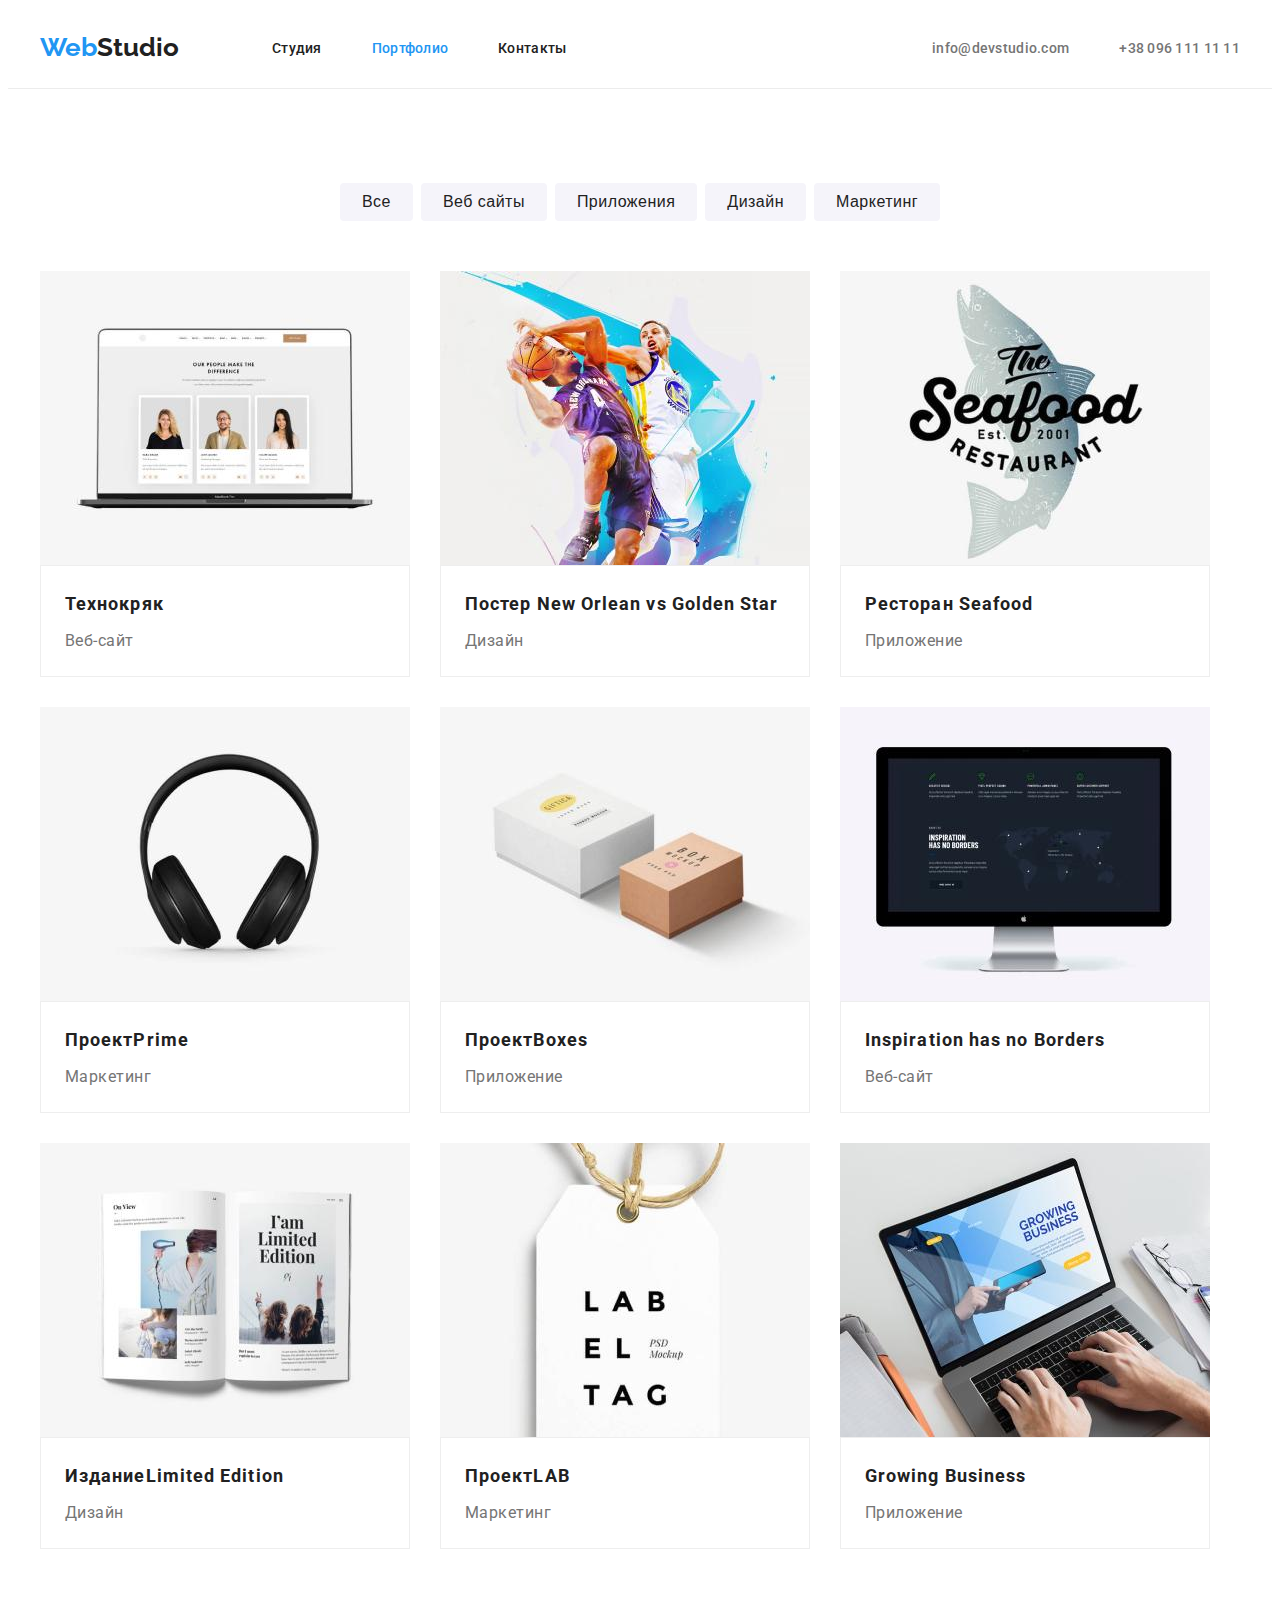
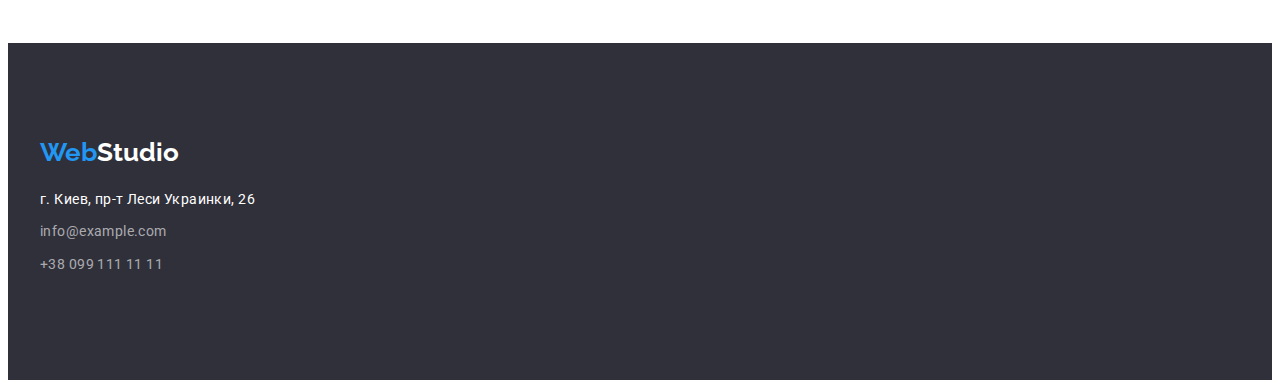
==== portfolio.html @ 36b8c6a2 "hw3" ====
<!DOCTYPE html>
<html lang="ru">

<head>
    <link rel="stylesheet" href="https://cdnjs.cloudflare.com/ajax/libs/modern-normalize/1.1.0/modern-normalize.min.css"
        integrity="sha512-wpPYUAdjBVSE4KJnH1VR1HeZfpl1ub8YT/NKx4PuQ5NmX2tKuGu6U/JRp5y+Y8XG2tV+wKQpNHVUX03MfMFn9Q=="
        crossorigin="anonymous" referrerpolicy="no-referrer" />
    <meta charset="UTF-8">
    <meta http-equiv="X-UA-Compatible" content="IE=edge">
    <meta name="viewport" content="width=device-width, initial-scale=1.0">
    <title>portfolio</title>
    <link rel="preconnect" href="https://fonts.googleapis.com">
    <link rel="preconnect" href="https://fonts.gstatic.com" crossorigin>
    <link
        href="https://fonts.googleapis.com/css2?family=Raleway:wght@700&family=Roboto:wght@400;500;700;900&display=swap"
        rel="stylesheet">

    <link rel="stylesheet" href="./css/styles.css">
</head>

<body>
    <header class="header line-bottom">
        <div class="container header-container">
        <nav class="header-nav">
            <a class="header-logo link" href="./index.html"><span class="web">Web</span><span
                    class="studio">Studio</span></a>
            <ul class="list menu-list">
                <li class="menu-item"><a class="menu-link link" href="./index.html">Студия</a></li>
                <li class="menu-item"><a class="menu-portfolio link current" href="./portfolio.html">Портфолио</a></li>
                <li class="menu-item"><a class="menu-link link" href="">Контакты</a></li>
            </ul>
        </nav>
        <ul class="header-link list">
            <li class="link-item"><a class="header-mail link" href="mailto:info@devstudio.com">info@devstudio.com</a></li>
            <li class="link-item"><a class="header-tel link" href="tel:+380961111111">+38 096 111 11 11</a></li>
        </ul>
        </div>
    </header>
    <main>
        <section class="section-b">
        <div class="container">
        <ul class="list button-list">
            <li class="button-item">
                <button class="portfolio-btn" type="button">Все</button>
            </li>

            <li class="button-item">
                <button class="portfolio-btn" type="button">Веб сайты</button>
            </li>

            <li class="button-item">
                <button class="portfolio-btn" type="button">Приложения</button>
            </li>

            <li class="button-item">
                <button class="portfolio-btn"type="button">Дизайн</button>
            </li>

            <li>
                <button class="portfolio-btn" type="button">Маркетинг</button>
            </li>
        </ul>
        </div>
        <div class="container">

        <ul class="list cards-list">
            <li class="cards-item">
                <img class="img-card" src="./img/proj1.jpg" alt="Фото наших основных сотрудников"
                width="370"
                height="294">
                <div class="text-notice">
                    <h3 class="title-portfolio">Технокряк</h3>
                    <p class="text-portfolio">Веб-сайт</p>
                </div>
            </li>

            <li class="cards-item">
                <img class="img-card" src="./img/proj2.jpg" alt="Два мужчины играют в баскетбол"
                width="370"
                height="294">
                <div class="text-notice">
                    <h3 class="title-portfolio">Постер <span lang="en">New Orlean vs Golden Star</span></h3>
                    <p class="text-portfolio">Дизайн</p>
                </div>
            
            </li>

            <li class="cards-item">
                <img class="img-card" src="./img/proj3.jpg" alt="Эмблема ресторана"
                width="370"
                height="294">
                <div  class="text-notice">
                    <h3 class="title-portfolio">Ресторан <span lang="en">Seafood</span></h3>
                    <p class="text-portfolio">Приложение</p>
                </div>
            </li>

            <li class="cards-item">
                <img class="img-card" src="./img/proj4.jpg" alt="Наушники"
                width="370"
                height="294">
                <div class="text-notice">
                    <h3 class="title-portfolio">Проект<span lang="en">Prime</span></h3>
                    <p class="text-portfolio">Маркетинг</p>
                </div>
            </li>

            <li class="cards-item">
                <img class="img-card" src="./img/proj5.jpg" alt="Две коробки"
                width="370"
                height="294">
                <div class="text-notice">
                    <h3 class="title-portfolio">Проект<span lang="en">Boxes</span></h3>
                    <p class="text-portfolio">Приложение</p>
                </div>
            </li>

            <li class="cards-item">
                <img class="img-card" src="./img/proj6.jpg" alt="Монитор"
                width="370"
                height="294">
                <div class="text-notice">
                    <h3 class="title-portfolio" lang="en">Inspiration has no Borders</h3>
                    <p class="text-portfolio">Веб-сайт</p>
                </div>
            </li>

            <li class="cards-item">
                <img class="img-card" src="./img/proj7.jpg" alt="Раскрытая книга"
                width="370"
                height="294">
                <div class="text-notice">
                    <h3 class="title-portfolio">Издание<span lang="en">Limited Edition</span></h3>
                    <p class="text-portfolio">Дизайн</p>
                </div>
            </li>

            <li class="cards-item">
                <img class="img-card" src="./img/proj8.jpg" alt="Карточка проекта"
                width="370"
                height="294">
                <div class="text-notice">
                    <h3 class="title-portfolio">Проект<span lang="en">LAB</span></h3>
                    <p class="text-portfolio">Маркетинг</p>
                </div>
            </li>

            <li class="cards-item">
                <img class="img-card" src="./img/proj9.jpg" alt="Человек работает за ноутбуком"
                width="370"
                height="294">
                <div class="text-notice">
                    <h3 class="title-portfolio" lang="en">Growing Business</h3>
                    <p class="text-portfolio">Приложение</p>
                </div>
            </li>
        </ul>
        </div>
        </section>

        
    </main>
    

    <footer class="footer section-b">
        <div class="container">
        <a class="header-logo link header-logo-footer" href="index.html"><span class="web">Web</span><span
                class="studio-footer">Studio</span></a>
        <address class="adress">
            <ul class="list">
                <li class="footer-list">
                    <a class="adress-item link" href="https://goo.gl/maps/kq9auFb1nywUbXFQ6" target="_blank"
                        rel="noopener noreferrer">г. Киев, пр-т Леси Украинки, 26</a>
                </li>
                <li class="footer-list">
                    <a class="footer-mail link" href="mailto:info@example.com">info@example.com</a>
                </li>
                <li class="footer-list">
                    <a class="footer-tel link" href="tel:+380991111111">+38 099 111 11 11</a>
                </li>
            </ul>
        </address>
        </div>
    </footer>
</body>
</html>
---- css/styles.css ----
:root {
  --header-color: #ffffff;
  --primary-title-color: #212121;
  --primary-text-color: #757575;
  --accent-color: #2196f3;
  --background-color: #2f303a;
}

p,
h1,
h2,
h3,
h4,
h5,
h6 {
  margin: 0;
}

ul {
  margin: 0;
  padding: 0;
}

button {
  cursor: pointer;
}

body {
  font-family: 'Roboto', sans-serif;
}

.container {
  width: 1200px;
  padding-left: 15px;
  padding-right: 15px;
  margin: 0 auto;
}

.list {
  list-style: none;
}

.link {
  text-decoration: none;
}

/*-------------header-----------*/
.header {
  padding-top: 24px;
  padding-bottom: 25px;
}

.header-container {
  display: flex;
}

.menu-list {
  display: flex;
}

.menu-item:not(:last-child) {
  margin-right: 50px;
}

.header-nav {
  display: flex;
  align-items: center;
}

.header-logo {
  margin-right: 93px;
}

.header-link {
  display: flex;
  margin-left: auto;
  align-items: center;
}

.link-item:not(:last-child) {
  margin-right: 50px;
}

.web {
  font-family: Raleway, sans-serif;
  font-weight: 700;
  font-size: 26px;
  line-height: 1.19;
  color: var(--accent-color);
}

.studio {
  font-family: Raleway, sans-serif;
  font-weight: 700;
  font-size: 26px;
  line-height: 1.19;
  color: var(--primary-title-color);
}

.menu-link {
  font-weight: 500;
  font-size: 14px;
  line-height: 1.14;
  letter-spacing: 0.02em;
  color: var(--primary-title-color);
}

.menu-studio {
  font-weight: 500;
  font-size: 14px;
  line-height: 1.14;
  letter-spacing: 0.02em;
  color: var(--primary-title-color);
}

.menu-studio.current {
  color: var(--accent-color);
}

.header-tel {
  font-weight: 500;
  font-size: 14px;
  line-height: 1.14;
  letter-spacing: 0.02em;
  color: var(--primary-text-color);
}

.header-mail {
  font-weight: 500;
  font-size: 14px;
  line-height: 1.14;
  letter-spacing: 0.02em;
  color: var(--primary-text-color);
}

.menu-studio:hover,
.menu-studio:focus {
  color: var(--accent-color);
}

.header-tel:hover,
.header-tel:focus {
  color: var(--accent-color);
}

.header-mail:hover,
.header-mail:focus {
  color: var(--accent-color);
}

/*--------------hero-----------------*/
.hero {
  background-color: var(--background-color);
}

.hero-btn {
  font-family: inherit;
  font-weight: 700;
  font-size: 16px;
  line-height: 1.88;
  letter-spacing: 0.06em;
  align-items: center;
  text-align: center;
  cursor: pointer;
  color: var(--header-color);
  background-color: var(--accent-color);
  border: none;
}

.hero-title {
  font-weight: 900;
  font-size: 44px;
  line-height: 1.36;
  text-align: center;
  letter-spacing: 0.06em;
  text-transform: uppercase;
  color: var(--header-color);
}

.section {
  padding-top: 200px;
  padding-bottom: 200px;
  text-align: center;
}

.hero-title-section {
  width: 696px;
  margin: auto;
  margin-bottom: 30px;
}

/*---------advantages-----------*/

.title-third {
  font-weight: 700;
  font-size: 14px;
  line-height: 1.14;
  letter-spacing: 0.03em;
  text-transform: uppercase;
  color: var(--primary-title-color);
  margin-bottom: 10px;
}

.title-second {
  font-weight: 700;
  font-size: 36px;
  line-height: 1.17;
  text-align: center;
  letter-spacing: 0.03em;
  color: var(--primary-title-color);
}

.text {
  font-weight: 400;
  font-size: 14px;
  line-height: 1.71;
  letter-spacing: 0.03em;
  color: var(--primary-text-color);
}

.advantages-container {
  display: flex;
}

.advantages-list {
  display: flex;
}

.section-b {
  padding-top: 94px;
  padding-bottom: 94px;
}

.advantages-item:not(:last-child) {
  margin-right: 30px;
}

.activity-list {
  display: flex;
}

.activity-item:not(:last-child) {
  margin-right: 30px;
}

.title-activity {
  margin-bottom: 50px;
}

.team-list {
  display: flex;
  flex-wrap: wrap;
  margin-left: -30px;
}

.team-title {
  margin-bottom: 50px;
}
.team-item {
  text-align: center;
  flex-basis: calc((100% - 4 * 30px) / 4);
  margin-left: 30px;
}

.team-item-description {
  padding-top: 30px;
  padding-bottom: 30px;
}
/*-------------footer---------------------*/

.studio-footer {
  font-family: Raleway, sans-serif;
  font-weight: 700;
  font-size: 26px;
  line-height: 1.19;
  color: var(--header-color);
}

.footer {
  background-color: var(--background-color);
}

.adress {
  font-style: normal;
}

.adress-item {
  font-weight: normal;
  font-size: 14px;
  line-height: 1.71;
  letter-spacing: 0.03em;
  color: var(--header-color);
}

.footer-tel,
.footer-mail {
  font-weight: 400;
  font-size: 14px;
  line-height: 1.71;
  letter-spacing: 0.03em;
  color: rgba(255, 255, 255, 0.6);
}

.footer-tel:hover,
.footer-tel:focus {
  color: var(--accent-color);
}

.footer-mail:hover,
.footer-mail:focus {
  color: var(--accent-color);
}

.header-logo-footer {
  display: inline-block;
  margin-bottom: 20px;
}

.footer-list {
  margin-bottom: 9px;
}

/*-----------------portfolio-------------------------*/

.line-bottom {
  border-bottom: 1px solid #ececec;
}

.portfolio-btn {
  font-weight: 500;
  font-size: 16px;
  line-height: 1.62;
  text-align: center;
  letter-spacing: 0.03em;
  color: var(--primary-title-color);
  cursor: pointer;
  background-color: #f5f4fa;
  padding: 6px 22px;
  border-radius: 4px;
  margin-bottom: 50px;
  border: none;
}

.portfolio-btn:focus,
.portfolio-btn:hover {
  background-color: var(--accent-color);
  color: var(--header-color);
}

.title-portfolio {
  font-weight: 700;
  font-size: 18px;
  line-height: 2;
  letter-spacing: 0.06em;
  color: var(--primary-title-color);
  margin-bottom: 4px;
}

.text-portfolio {
  font-weight: 400;
  font-size: 16px;
  line-height: 1.87;
  letter-spacing: 0.03em;
  color: var(--primary-text-color);
}

.menu-portfolio {
  font-weight: 500;
  font-size: 14px;
  line-height: 1.14;
  letter-spacing: 0.02em;
  color: var(--primary-title-color);
}

.menu-portfolio.current {
  color: var(--accent-color);
}

.menu-portfolio:hover,
focus {
  color: var(--accent-color);
}

.button-list {
  display: flex;
  justify-content: center;
}

.button-item:not(:last-child) {
  margin-right: 8px;
}

.cards-list {
  display: flex;
  flex-wrap: wrap;
  margin-left: -30px;
  margin-bottom: -30px;
}

.cards-item {
  flex-basis: calc((100% - 9 * 30px) / 9);
  margin-left: 30px;
  margin-bottom: 30px;
}

.text-notice {
  padding-top: 20px;
  padding-bottom: 20px;
  padding-left: 24px;
  border-right: 110px;
  border-left: 110px;
  border-bottom: 370px;
  border: 1px solid #eeeeee;
}

.img-card {
  vertical-align: bottom;
}
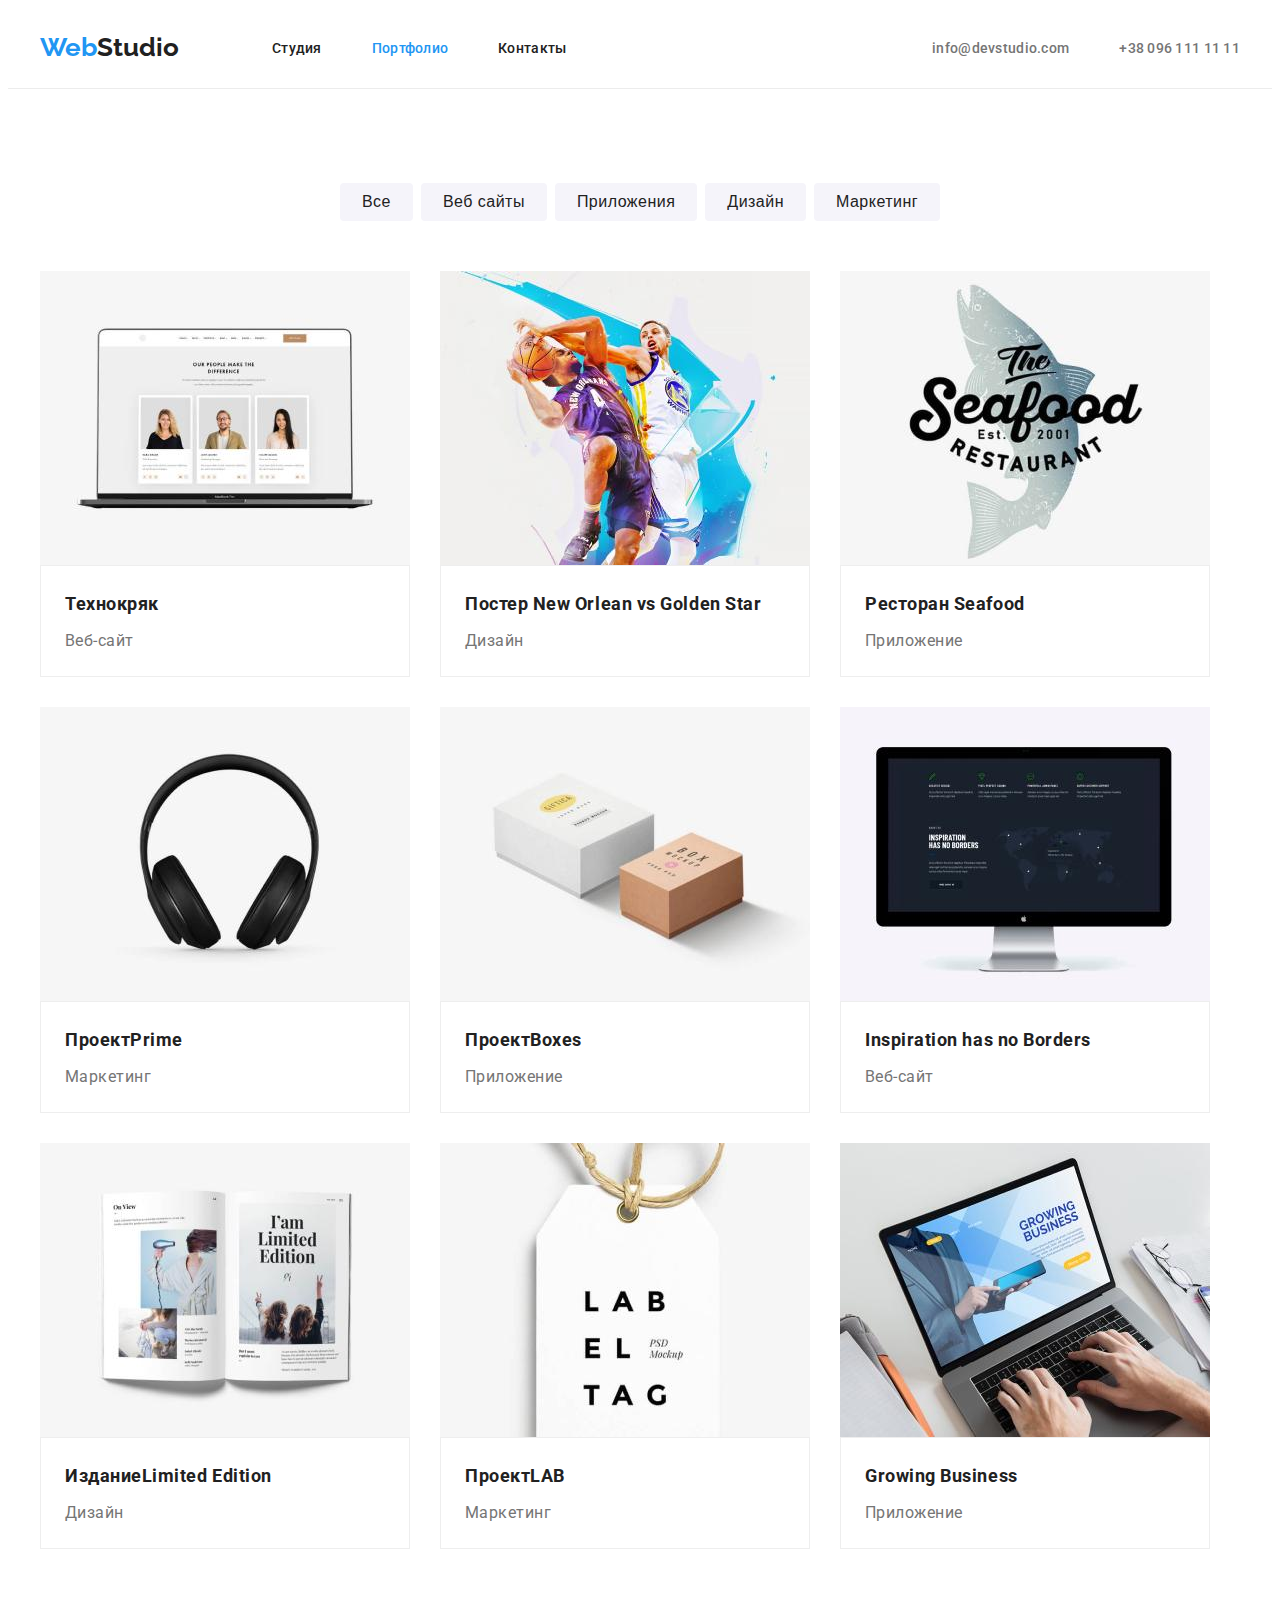
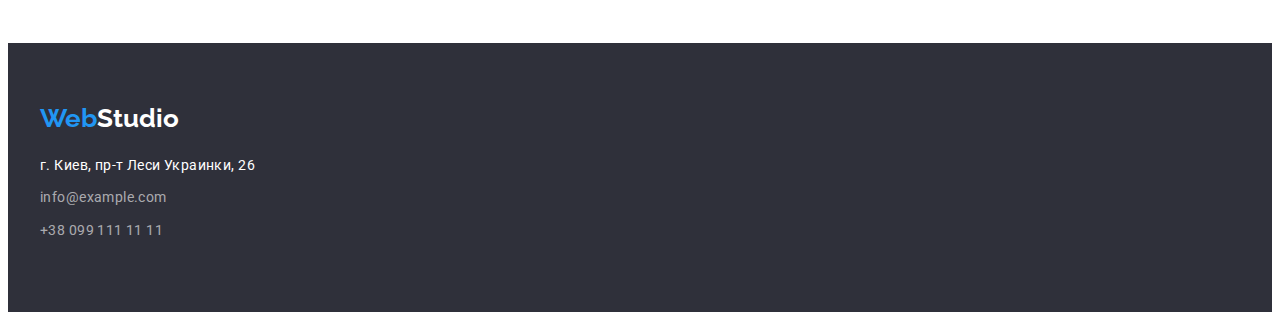
==== commit 65a68813: "correction-a" ====
--- a/portfolio.html
+++ b/portfolio.html
@@ -40,6 +40,7 @@
         <section class="section-b">
         <div class="container">
         <ul class="list button-list">
+        
             <li class="button-item">
                 <button class="portfolio-btn" type="button">Все</button>
             </li>
@@ -59,9 +60,11 @@
             <li>
                 <button class="portfolio-btn" type="button">Маркетинг</button>
             </li>
+        
         </ul>
-        </div>
-        <div class="container">
+        
+    
+        
 
         <ul class="list cards-list">
             <li class="cards-item">
@@ -154,15 +157,17 @@
                     <p class="text-portfolio">Приложение</p>
                 </div>
             </li>
+        
         </ul>
         </div>
+        
         </section>
 
         
     </main>
     
 
-    <footer class="footer section-b">
+    <footer class="footer section-d">
         <div class="container">
         <a class="header-logo link header-logo-footer" href="index.html"><span class="web">Web</span><span
                 class="studio-footer">Studio</span></a>
--- a/css/styles.css
+++ b/css/styles.css
@@ -218,12 +218,12 @@
   color: var(--primary-text-color);
 }
 
-.advantages-container {
-  display: flex;
-}
-
 .advantages-list {
   display: flex;
+}
+
+.section-a {
+  padding-top: 94px;
 }
 
 .section-b {
@@ -231,6 +231,17 @@
   padding-bottom: 94px;
 }
 
+.section-c {
+  padding-top: 94px;
+  padding-bottom: 94px;
+  background: #f5f4fa;
+}
+
+.section-d {
+  padding-top: 60px;
+  padding-bottom: 60px;
+}
+
 .advantages-item:not(:last-child) {
   margin-right: 30px;
 }
@@ -251,6 +262,12 @@
   display: flex;
   flex-wrap: wrap;
   margin-left: -30px;
+  margin-top: 50px;
+}
+
+.img-team {
+  display: block;
+  width: max 100%;
 }
 
 .team-title {
@@ -314,6 +331,7 @@
 .header-logo-footer {
   display: inline-block;
   margin-bottom: 20px;
+  margin-right: 0px;
 }
 
 .footer-list {
@@ -337,7 +355,6 @@
   background-color: #f5f4fa;
   padding: 6px 22px;
   border-radius: 4px;
-  margin-bottom: 50px;
   border: none;
 }
 
@@ -351,7 +368,7 @@
   font-weight: 700;
   font-size: 18px;
   line-height: 2;
-  letter-spacing: 0.06em;
+  letter-spacing: 0.03em;
   color: var(--primary-title-color);
   margin-bottom: 4px;
 }
@@ -384,6 +401,7 @@
 .button-list {
   display: flex;
   justify-content: center;
+  margin-bottom: 50px;
 }
 
 .button-item:not(:last-child) {
@@ -394,22 +412,21 @@
   display: flex;
   flex-wrap: wrap;
   margin-left: -30px;
-  margin-bottom: -30px;
+  margin-top: -30px;
 }
 
 .cards-item {
   flex-basis: calc((100% - 9 * 30px) / 9);
   margin-left: 30px;
-  margin-bottom: 30px;
+  margin-top: 30px;
 }
 
 .text-notice {
   padding-top: 20px;
   padding-bottom: 20px;
   padding-left: 24px;
-  border-right: 110px;
-  border-left: 110px;
-  border-bottom: 370px;
+  padding-right: 24px;
+  border-top: none;
   border: 1px solid #eeeeee;
 }
 
